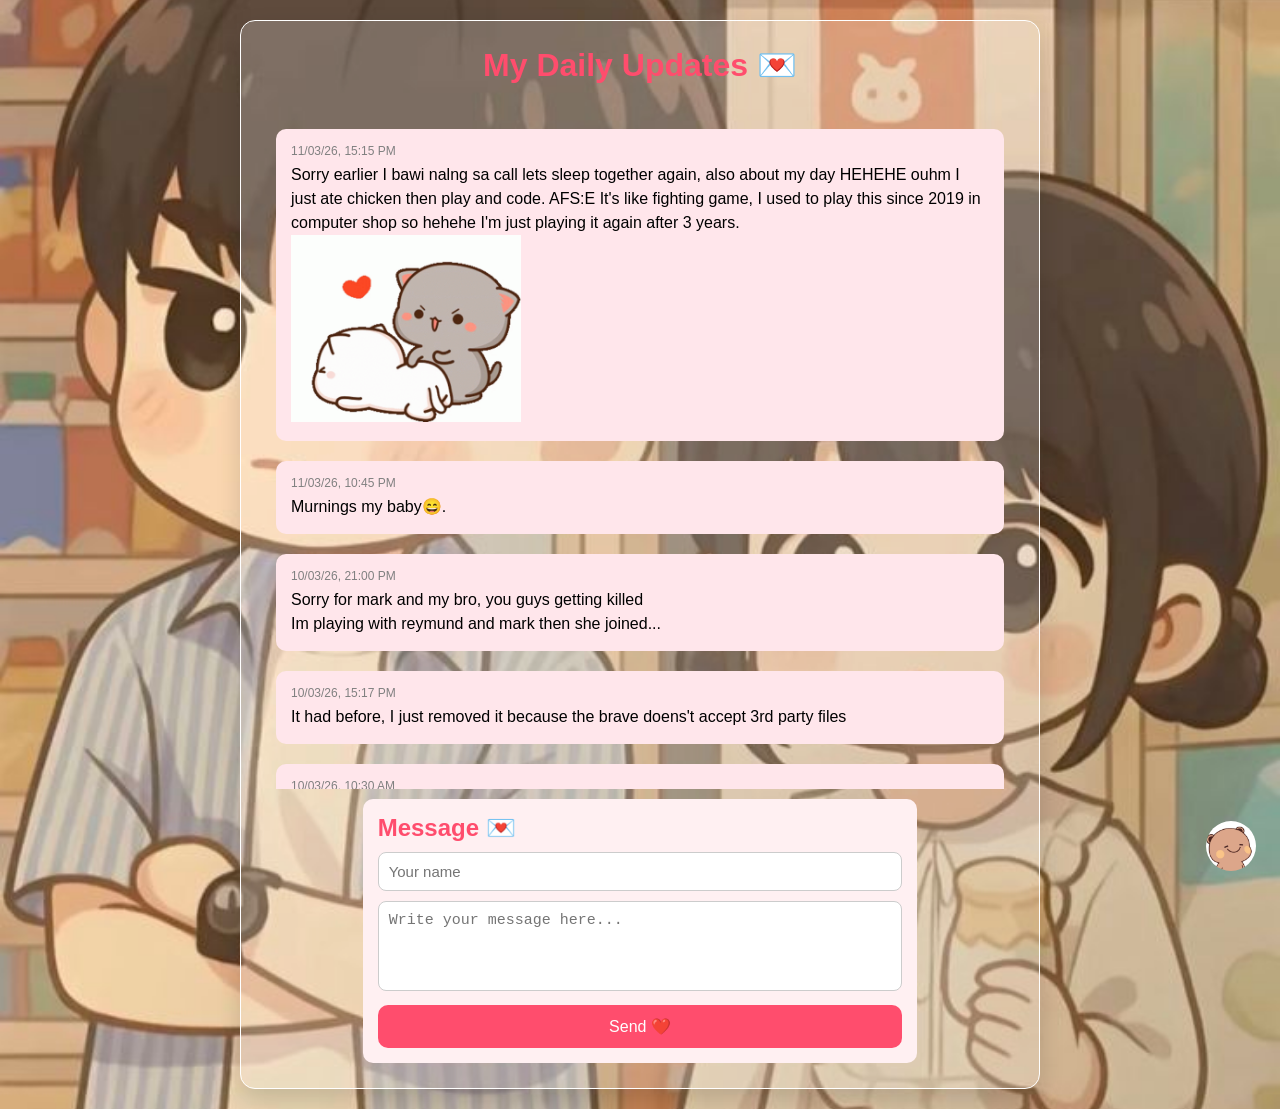
==== Public/update.html @ c2b043a5 "8" ====
<!doctype html>
<html lang="en">
  <head>
    <meta charset="UTF-8" />
    <meta name="viewport" content="width=device-width, initial-scale=1.0" />
    <title>Angelo's Daily Updates 💌</title>
    <link rel="icon" type="image/x-icon" href="../assets/android-chrome-192x192.png" />
    <style>
      * {
        box-sizing: border-box;
        margin: 0;
        padding: 0;
      }

      body {
        font-family: "Segoe UI", sans-serif;
        background-image: url(../assets/BackgroundImage.jpeg);
        display: flex;
        justify-content: center;
        padding: 20px;
        background-position: center;
        background-attachment: fixed;
        background-repeat: no-repeat;
        background-size: cover;
      }

      .container {
        max-width: 800px;
        width: 100%;
        padding: 25px;
        border-radius: 15px;
        box-shadow: 0 10px 25px rgba(0, 0, 0, 0.15);
        display: flex;
        justify-content: center;
        align-items: center;
        flex-direction: column; /* NEW ENTRIES AT BOTTOM */
        background: rgba(255, 255, 255, 0.2);
        border: white solid 1px;
      }
      .textStorage {
        height: 680px;
        overflow-y: auto;
        width: clamp(420px, 90vw, auto);
        padding: 0px 10px 0px;
      }
      /* Scrollbar width */
      ::-webkit-scrollbar {
        width: 2px;
      }

      ::-webkit-scrollbar-thumb {
        background: #ff4d6d;
        border-radius: 10px;
      }

      h1 {
        text-align: center;
        color: #ff4d6d;
        margin-bottom: 25px;
      }

      /* Custom tag styling */
      update {
        display: block;
        background: #ffe6eb;
        padding: 15px;
        border-radius: 10px;
        margin: 20px 0px 20px;
        word-wrap: break-word;
      }

      update date {
        display: block;
        font-size: 12px;
        color: gray;
        margin-bottom: 5px;
      }

      update p {
        font-size: 16px;
        line-height: 1.5;
      }
      update img {
        width: clamp(200px, 18vw, 400px);
      }

      /* Form styling */
      form {
        background: #fff0f2;
        padding: 15px;
        border-radius: 10px;
        margin: 10px 0 0;
      }

      form input,
      form textarea {
        width: 100%;
        padding: 10px;
        margin-bottom: 10px;
        border-radius: 8px;
        border: 1px solid #ccc;
        font-size: 15px;
        resize: none;
      }

      form button {
        width: 100%;
        padding: 12px;
        border: none;
        border-radius: 10px;
        background-color: #ff4d6d;
        color: white;
        font-size: 16px;
        cursor: pointer;
      }

      form button:hover {
        background-color: #ff1e4d;
      }

      /* Responsive */
      @media screen and (max-width: 480px) {
        h1 {
          font-size: 22px;
        }
        update p {
          font-size: 14px;
        }
      }
      iframe,
      vid {
        margin: 15px 0 0;
      }
      .image-profile {
        width: 50px;
        height: 50px;
        display: inline-block;
        position: fixed;
        bottom: 0;
        right: 0;
        margin: 0rem 1.5rem 1.8rem;
        border-radius: 50%;
      }
      .img {
        width: 50px;
        height: 50px;
        border-radius: 50%;
        border: rgb(233, 144, 233);
        cursor: pointer;
      }
      .message-box {
        background-color: #ffe6eb;
        width: 250px;
        height: 350px;
        border-radius: 10px;
        border: solid 1.5px #fde3ff;
        position: fixed;
        bottom: 0;
        right: 0;
        margin: 0rem 1.5rem 1.8rem;
        display: none;
        cursor: default;
      }
      .storageMessage {
        overflow-y: scroll;
        height: 300px;
      }
      .message-alignment {
        background-color: #ffd3db;
        font-family: sans-serif;
        display: flex;
        flex-direction: row;
        justify-content: space-between;
        row-gap: 10px;
        align-items: center;
        padding: 5px;
        border-radius: 10px;
      }
      .img-profile {
        width: 40px;
        border-radius: 50%;
      }
      .message-name {
        margin: 0 0.5rem 0;
        font-size: 17px;
      }
      .remove-message {
        width: 40px;
        text-align: center;
        width: 30px;
        font-size: 18px;
        height: 30px;
        font-family: sans-serif;
        display: flex;
        justify-content: center;
        align-items: center;
        cursor: pointer;
      }
      text-box {
        background-color: #ffdae2;
        display: block;
        padding: 5px;
        width: 220px;
        height: auto;
        border-radius: 5px;
        margin: 10px 10px 20px;
        word-wrap: break-word;
      }
      text-box date {
        display: block;
        font-size: 12px;
        color: rgb(99, 97, 97);
        margin-bottom: 5px;
      }
      text-box p {
        font-size: 14px;
        line-height: 1.5;
      }
    </style>
  </head>
  <body>
    <div class="container">
      <h1>My Daily Updates 💌</h1>
      <div class="textStorage">
        <update>
          <date>11/03/26, 15:15 PM</date>
          <p>Sorry earlier I bawi nalng sa call lets sleep together again, also about my day HEHEHE ouhm I just ate chicken then play and code. AFS:E It's like fighting game, I used to play this since 2019 in computer shop so hehehe I'm just playing it again after 3 years.</p>
          <img src="../assets/Spankat Sticker – Spankat – discover and share GIFs.gif" draggable="false" alt="Gif">
        </update>
        <update>
          <date>11/03/26, 10:45 PM</date>
          <p>
            Murnings my baby😄.
          </p>
        </update>
        <update>
          <date>10/03/26, 21:00 PM</date>
          <p>Sorry for mark and my bro, you guys getting killed</p>
          <p>Im playing with reymund and mark then she joined...</p>
        </update>
        <update>
          <date>10/03/26, 15:17 PM</date>
          <p>It had before, I just removed it because the brave doens't accept 3rd party files</p>
        </update>
        <update>
          <date>10/03/26, 10:30 AM</date>
          <p>Murning</p>
        </update>
      </div>
      <!-- Form for her reply -->
      <form
        action="https://formspree.io/f/meerodqe"
        method="POST"
        enctype="multipart/form-data"
      >
        <h2 style="color: #ff4d6d; margin-bottom: 10px">Message 💌</h2>
        <input type="text" name="name" placeholder="Your name" required />
        <textarea
          name="message"
          rows="4"
          placeholder="Write your message here..."
          required
        ></textarea>
        <button type="submit">Send ❤️</button>
      </form>
    </div>
    <!--Todo: Chat-->
    <div class="image-profile" id="open">
      <img src="../assets/Bubu.jpeg" draggable="false" class="img" alt="Bubu/Dudu"/>
    </div>
    <div class="message-box">
      <section class="message-alignment">
        <img class="img-profile" src="../assets/Bubu.jpeg" draggable="false" alt="Profile" />
        <div class="message-name">Angelo Eustaquio</div>
        <div id="remove" class="remove-message">X</div>
      </section>
      <!--?: All Message is here-->
      <div class="storageMessage">
        <text-box>
          <date>05/03/26, 15:55 PM</date>
          <p>My insta bruhhh, I cant still open it.</p>
        </text-box>
        <text-box>
          <date>06/03/26, 16:10 PM</date>
          <p>
            Ola, I be sending here replies, because the main part is for
            updates.
          </p>
        </text-box>
        <text-box>
          <date>08/03/26, 11:28 AM</date>
          <p>I be saving here those importants things.</p>
          <br />
          <a href="https://angeloeustaquio.github.io/GeloBot/" alt="gelobot"
            >GeloBot</a
          >
        </text-box>
      </div>
    </div>
    <script>
      let boxOpen = document.getElementById("open");
      let messageBox = document.querySelector(".message-box");
      document.getElementById("remove").addEventListener("click", () => {
        messageBox.style.display = "none";
        boxOpen.style.display = "block";
      });
      document.getElementById("open").onclick = function () {
        messageBox.style.display = "block";
        boxOpen.style.display = "none";
      };
    </script>
  </body>
</html>
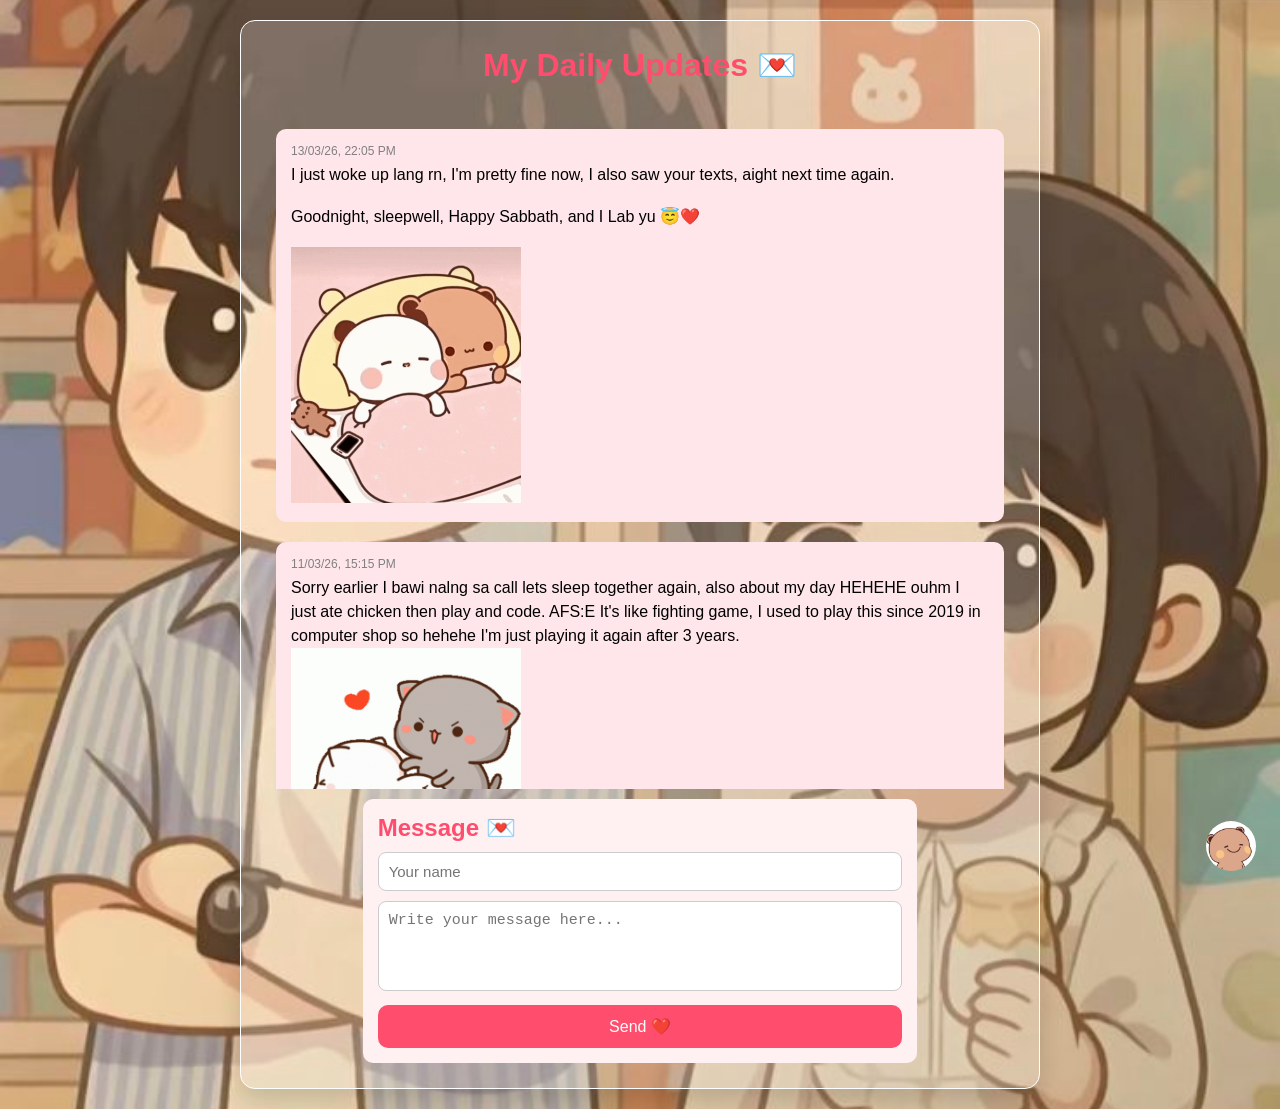
==== commit 7b1c13e1: "I add GN" ====
--- a/Public/update.html
+++ b/Public/update.html
@@ -10,6 +10,7 @@
         box-sizing: border-box;
         margin: 0;
         padding: 0;
+        user-select: none;
       }
 
       body {
@@ -222,6 +223,14 @@
     <div class="container">
       <h1>My Daily Updates 💌</h1>
       <div class="textStorage">
+        <update>
+          <date>13/03/26, 22:05 PM</date>
+          <p>I just woke up lang rn, I'm pretty fine now, I also saw your texts, aight next time again.</p>
+          <br>
+          <p>Goodnight, sleepwell, Happy Sabbath, and I Lab yu 😇❤️</p>
+          <br>
+          <img src="../assets/Sleepy Couple GIF – Sleepy Couple Night night – discover and share GIFs.gif" draggable="false" alt="GN">
+        </update>
         <update>
           <date>11/03/26, 15:15 PM</date>
           <p>Sorry earlier I bawi nalng sa call lets sleep together again, also about my day HEHEHE ouhm I just ate chicken then play and code. AFS:E It's like fighting game, I used to play this since 2019 in computer shop so hehehe I'm just playing it again after 3 years.</p>
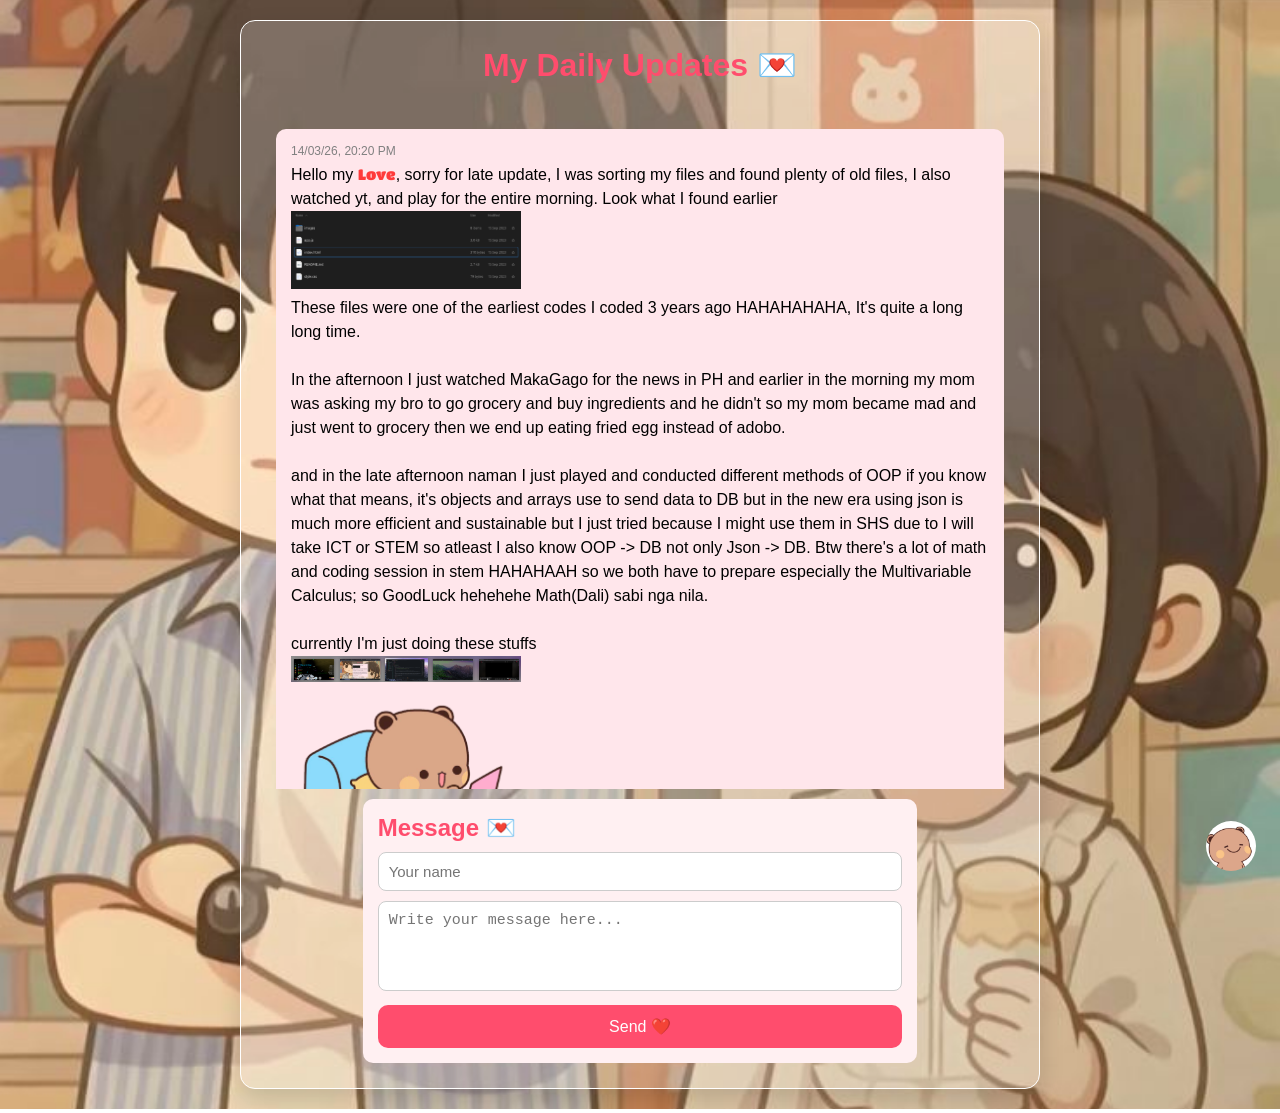
==== commit cf5ac71c: "I add Updates" ====
--- a/Public/update.html
+++ b/Public/update.html
@@ -4,8 +4,13 @@
     <meta charset="UTF-8" />
     <meta name="viewport" content="width=device-width, initial-scale=1.0" />
     <title>Angelo's Daily Updates 💌</title>
-    <link rel="icon" type="image/x-icon" href="../assets/android-chrome-192x192.png" />
+    <link
+      rel="icon"
+      type="image/x-icon"
+      href="../assets/android-chrome-192x192.png"
+    />
     <style>
+      @import url("https://fonts.googleapis.com/css2?family=Titan+One&display=swap");
       * {
         box-sizing: border-box;
         margin: 0;
@@ -217,6 +222,13 @@
         font-size: 14px;
         line-height: 1.5;
       }
+      update span {
+        font-size: 15px;
+        color: rgb(255, 58, 58);
+        font-family: "Titan One", sans-serif;
+        font-weight: 400;
+        font-style: normal;
+      }
     </style>
   </head>
   <body>
@@ -224,23 +236,74 @@
       <h1>My Daily Updates 💌</h1>
       <div class="textStorage">
         <update>
+          <date>14/03/26, 20:20 PM</date>
+          <p>
+            Hello my <span>Love</span>, sorry for late update, I was sorting my files and found plenty of old files, I also watched yt, and play 
+            for the entire morning. Look what I found earlier
+            <br />
+            <a href="../assets/Screenshot from 2026-03-14 20-15-34.png" target="_blank">
+              <img src="../assets/Screenshot from 2026-03-14 20-15-34.png" alt="prog">
+            </a>
+            <br />
+            These files were one of the earliest codes I coded 3 years ago HAHAHAHAHA, It's quite a long long time.
+            <br />
+            <br />
+            In the afternoon I just watched MakaGago for the news in PH and earlier in the morning my mom was asking my bro to go grocery and buy 
+            ingredients and he didn't so my mom became mad and just went to grocery then we end up eating fried egg instead of adobo.
+            <br />
+            <br />
+            and in the late afternoon naman I just played and conducted different methods of OOP if you know what that means, it's objects and arrays
+            use to send data to DB but in the new era using json is much more efficient and sustainable but I just tried because I might use them
+            in SHS due to I will take ICT or STEM so atleast I also know OOP -> DB not only Json -> DB. Btw there's a lot of math and coding session in 
+            stem HAHAHAAH so we both have to prepare especially the Multivariable Calculus; so GoodLuck hehehehe Math(Dali) sabi nga nila.
+            <br />
+            <br />
+            currently I'm just doing these stuffs
+            <br />
+            <a href="../assets/Screenshot from 2026-03-14 20-53-14.png" target="_blank">
+              <img src="../assets/Screenshot from 2026-03-14 20-53-14.png">
+            </a>
+            <br />
+            <img src="../assets/Images By Eli Sousa On Kawaii  A4E.gif" alt="img">
+            <br />
+            <br />            
+            Ye I think that's all happened to my day HAHAHAHA <span>I Love you 😇❤️</span>
+            <br>
+            Thanks for the updates earlier I appreacited them.
+          </p>
+        </update>
+        <update>
           <date>13/03/26, 22:05 PM</date>
-          <p>I just woke up lang rn, I'm pretty fine now, I also saw your texts, aight next time again.</p>
-          <br>
+          <p>
+            I just woke up lang rn, I'm pretty fine now, I also saw your texts,
+            aight next time again.
+          </p>
+          <br />
           <p>Goodnight, sleepwell, Happy Sabbath, and I Lab yu 😇❤️</p>
-          <br>
-          <img src="../assets/Sleepy Couple GIF – Sleepy Couple Night night – discover and share GIFs.gif" draggable="false" alt="GN">
+          <br />
+          <img
+            src="../assets/Sleepy Couple GIF – Sleepy Couple Night night – discover and share GIFs.gif"
+            draggable="false"
+            alt="GN"
+          />
         </update>
         <update>
           <date>11/03/26, 15:15 PM</date>
-          <p>Sorry earlier I bawi nalng sa call lets sleep together again, also about my day HEHEHE ouhm I just ate chicken then play and code. AFS:E It's like fighting game, I used to play this since 2019 in computer shop so hehehe I'm just playing it again after 3 years.</p>
-          <img src="../assets/Spankat Sticker – Spankat – discover and share GIFs.gif" draggable="false" alt="Gif">
+          <p>
+            Sorry earlier I bawi nalng sa call lets sleep together again, also
+            about my day HEHEHE ouhm I just ate chicken then play and code.
+            AFS:E It's like fighting game, I used to play this since 2019 in
+            computer shop so hehehe I'm just playing it again after 3 years.
+          </p>
+          <img
+            src="../assets/Spankat Sticker – Spankat – discover and share GIFs.gif"
+            draggable="false"
+            alt="Gif"
+          />
         </update>
         <update>
           <date>11/03/26, 10:45 PM</date>
-          <p>
-            Murnings my baby😄.
-          </p>
+          <p>Murnings my baby😄.</p>
         </update>
         <update>
           <date>10/03/26, 21:00 PM</date>
@@ -249,7 +312,10 @@
         </update>
         <update>
           <date>10/03/26, 15:17 PM</date>
-          <p>It had before, I just removed it because the brave doens't accept 3rd party files</p>
+          <p>
+            It had before, I just removed it because the brave doens't accept
+            3rd party files
+          </p>
         </update>
         <update>
           <date>10/03/26, 10:30 AM</date>
@@ -275,11 +341,21 @@
     </div>
     <!--Todo: Chat-->
     <div class="image-profile" id="open">
-      <img src="../assets/Bubu.jpeg" draggable="false" class="img" alt="Bubu/Dudu"/>
+      <img
+        src="../assets/Bubu.jpeg"
+        draggable="false"
+        class="img"
+        alt="Bubu/Dudu"
+      />
     </div>
     <div class="message-box">
       <section class="message-alignment">
-        <img class="img-profile" src="../assets/Bubu.jpeg" draggable="false" alt="Profile" />
+        <img
+          class="img-profile"
+          src="../assets/Bubu.jpeg"
+          draggable="false"
+          alt="Profile"
+        />
         <div class="message-name">Angelo Eustaquio</div>
         <div id="remove" class="remove-message">X</div>
       </section>
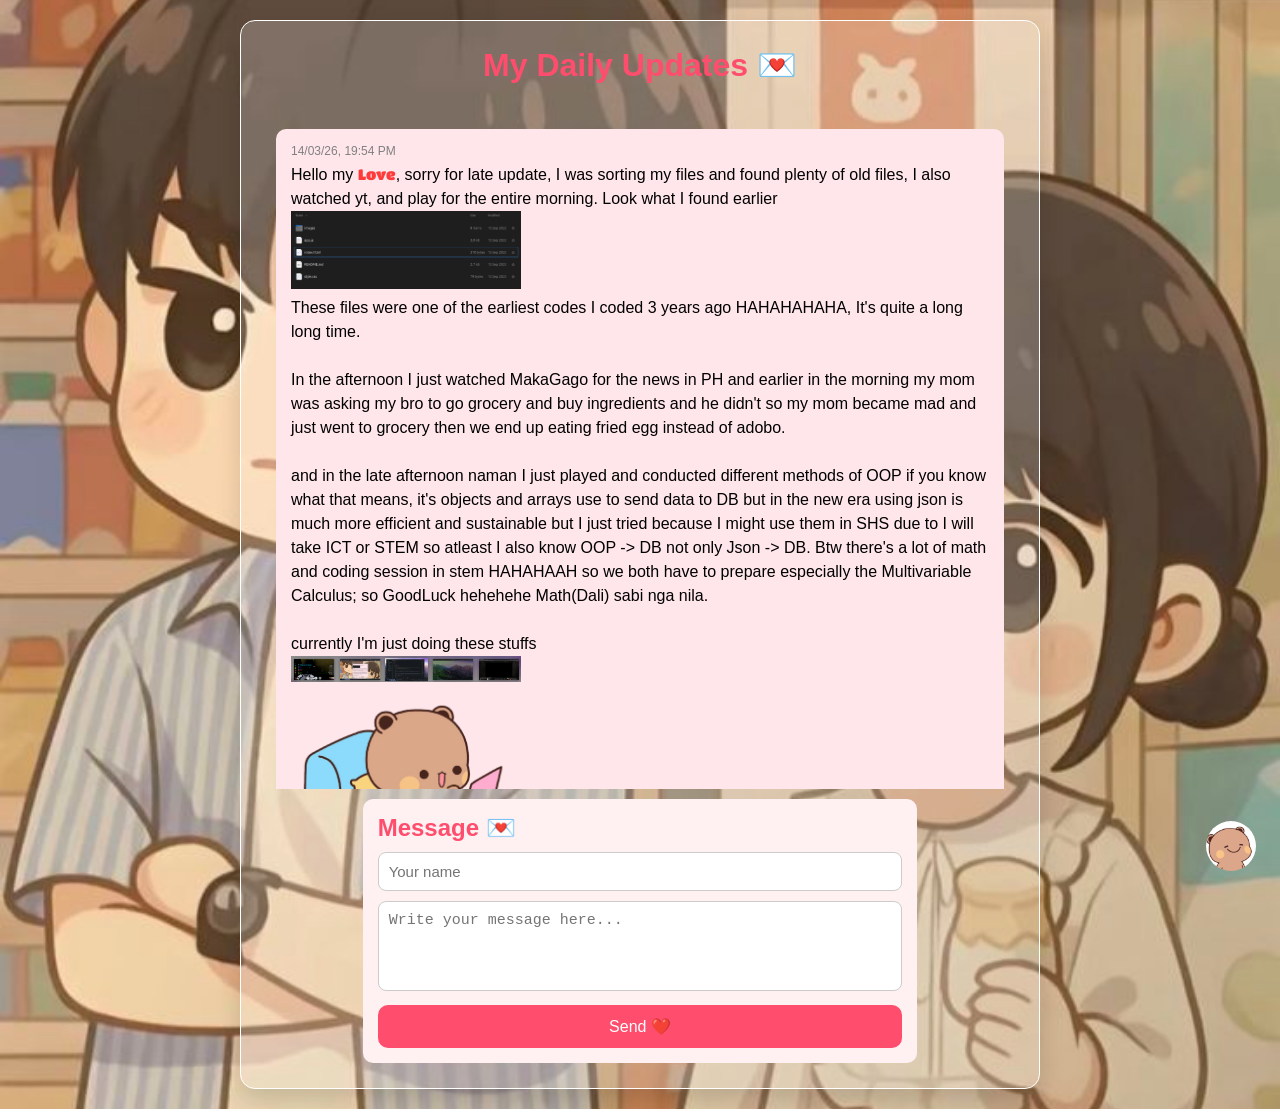
==== commit 0c8b4e95: "I" ====
--- a/Public/update.html
+++ b/Public/update.html
@@ -236,7 +236,7 @@
       <h1>My Daily Updates 💌</h1>
       <div class="textStorage">
         <update>
-          <date>14/03/26, 20:20 PM</date>
+          <date>14/03/26, 19:54 PM</date>
           <p>
             Hello my <span>Love</span>, sorry for late update, I was sorting my files and found plenty of old files, I also watched yt, and play 
             for the entire morning. Look what I found earlier
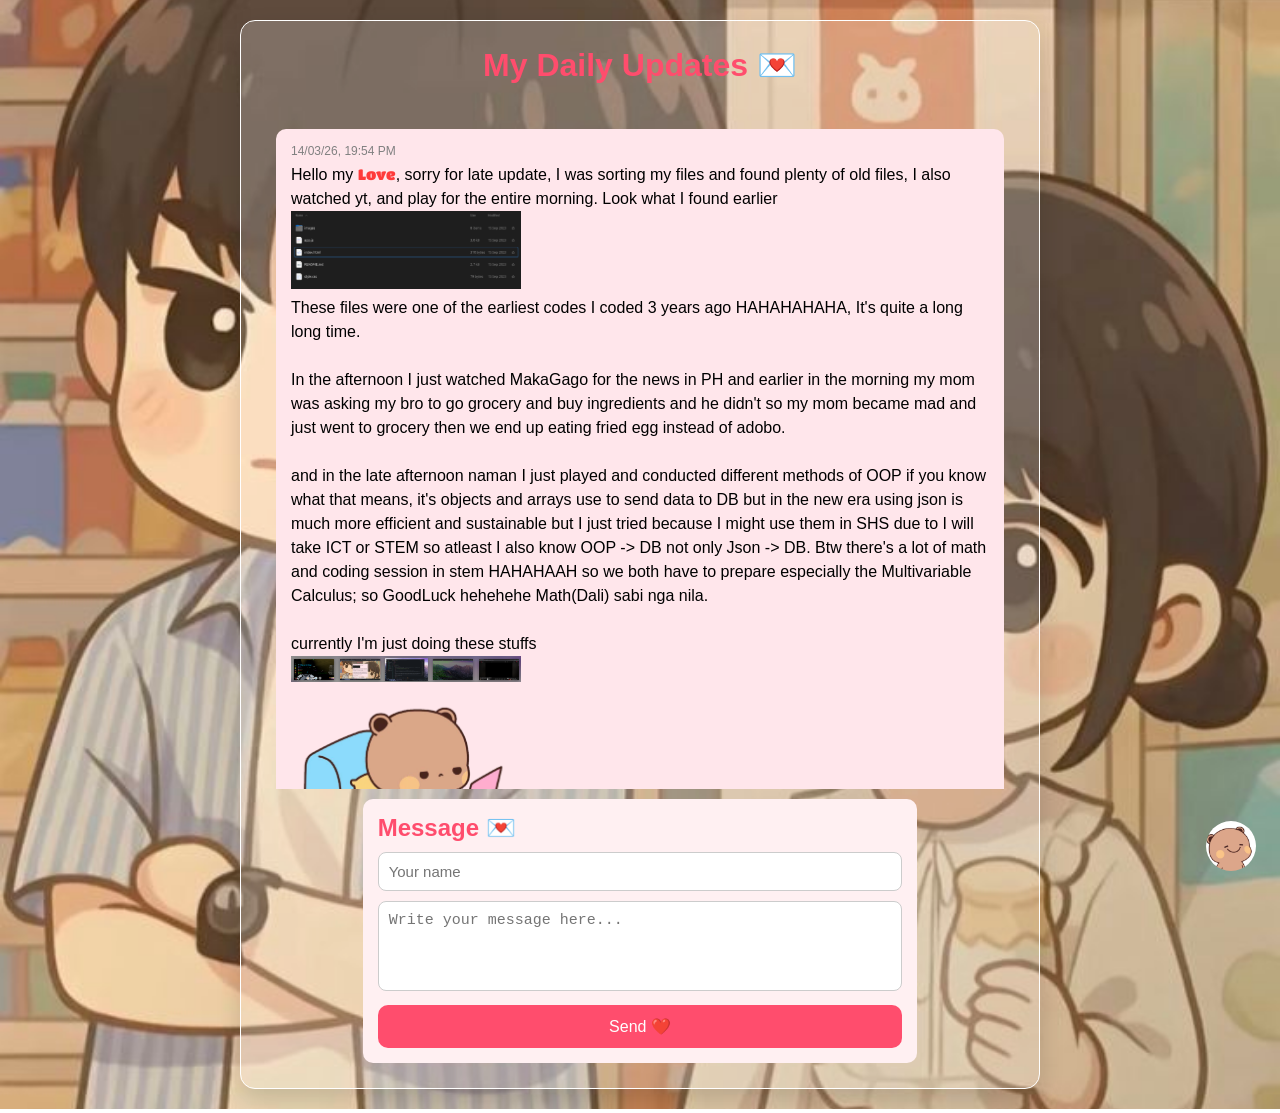
==== commit 89ed8665: "Birthday Gift" ====
--- a/Public/update.html
+++ b/Public/update.html
@@ -362,14 +362,9 @@
       <!--?: All Message is here-->
       <div class="storageMessage">
         <text-box>
-          <date>05/03/26, 15:55 PM</date>
-          <p>My insta bruhhh, I cant still open it.</p>
-        </text-box>
-        <text-box>
-          <date>06/03/26, 16:10 PM</date>
+          <date>15/03/26, 04:15 AM</date>
           <p>
-            Ola, I be sending here replies, because the main part is for
-            updates.
+            <a href="" id="link">Birthday Gift</a>
           </p>
         </text-box>
         <text-box>
@@ -393,6 +388,25 @@
         messageBox.style.display = "block";
         boxOpen.style.display = "none";
       };
+
+      const link = document.getElementById("link");
+      const birthday_date = new Date("2026-05-14");
+
+      link.addEventListener('click', (e) => {
+        e.preventDefault();
+
+        const today = new Date();
+
+        if ( today >= birthday_date )
+      {
+        link.href = "";
+        window.open(link.href, "_blank" );
+      }
+      else {
+        link.innerHTML = "The gift will open at exact May 14, 2026";
+        alert("The gift will open at exact May 14, 2026")
+      }
+      })
     </script>
   </body>
 </html>
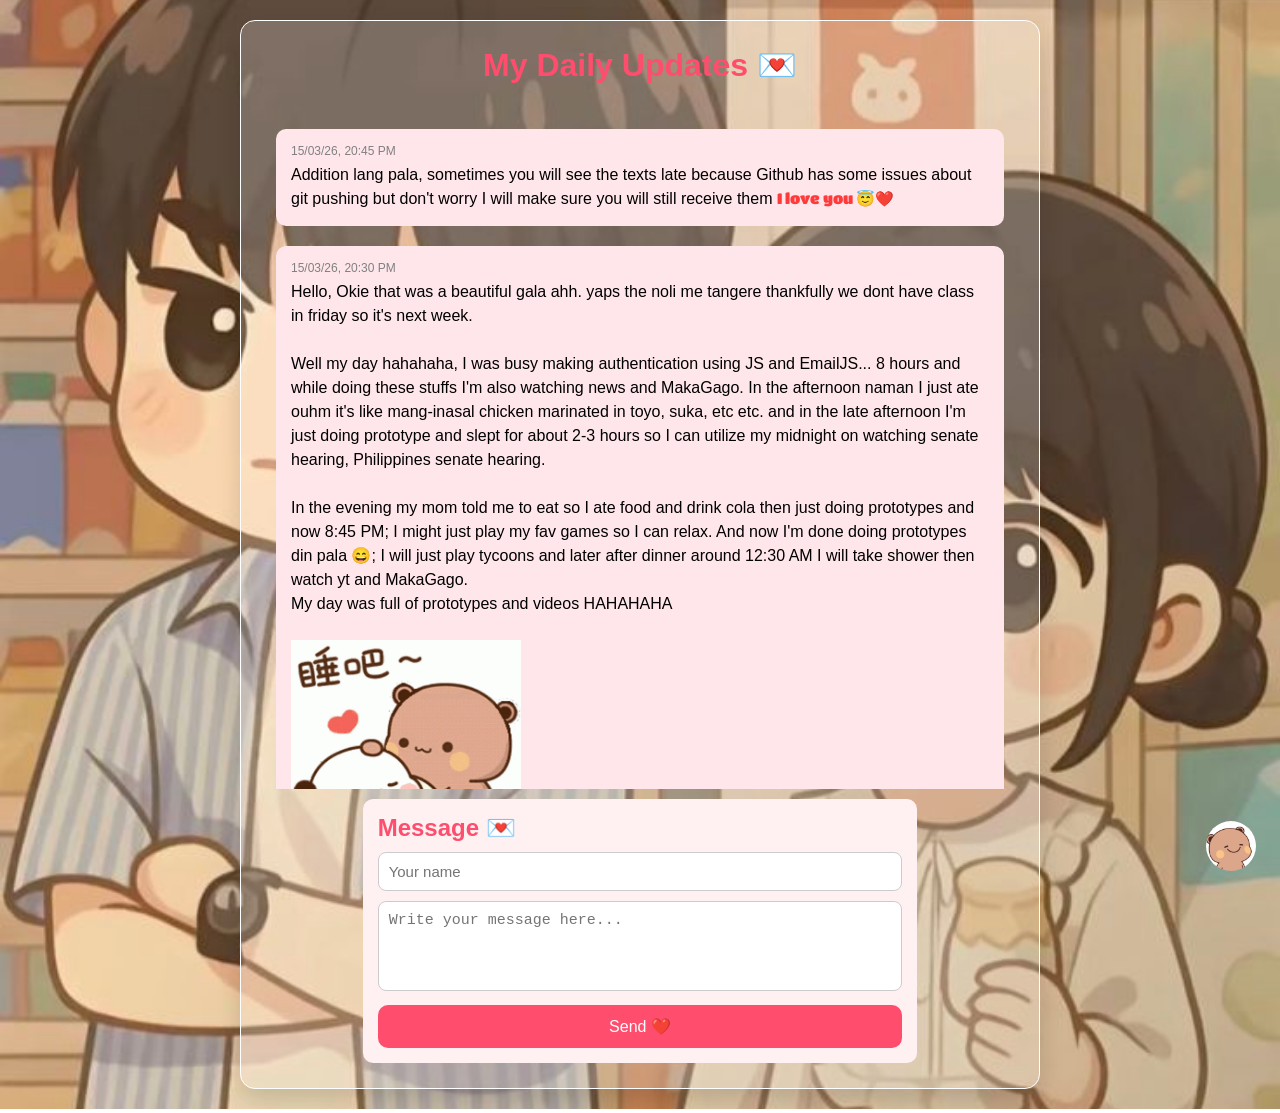
==== commit 695249ec: "I add updates" ====
--- a/Public/update.html
+++ b/Public/update.html
@@ -235,6 +235,37 @@
     <div class="container">
       <h1>My Daily Updates 💌</h1>
       <div class="textStorage">
+        <update>
+          <date>15/03/26, 20:45 PM</date>
+          <p>Addition lang pala, sometimes you will see the texts late because Github has some issues about git pushing but don't worry I will make sure
+            you will still receive them <span>I love you 😇❤️</span>
+          </p>
+        </update>
+        <update>
+          <date>15/03/26, 20:30 PM</date>
+          <p>
+            Hello, Okie that was a beautiful gala ahh. yaps the noli me tangere thankfully we dont have class in friday so it's next week.
+            <br />
+            <br />
+            Well my day hahahaha, I was busy making authentication using JS and EmailJS... 8 hours and while doing these stuffs I'm also watching news
+            and MakaGago. In the afternoon naman I just ate ouhm it's like mang-inasal chicken marinated in toyo, suka, etc etc. and in the late afternoon
+            I'm just doing prototype and slept for about 2-3 hours so I can utilize my midnight on watching senate hearing, Philippines senate hearing.
+            <br />
+            <br /> 
+            In the evening my mom told me to eat so I ate food and drink cola then just doing prototypes and now 8:45 PM; I might just play my fav games so I can relax.
+            And now I'm done doing prototypes din pala 😄; I will just play tycoons and later after dinner around 12:30 AM I will take shower then watch yt and MakaGago.
+            <br />
+            My day was full of prototypes and videos HAHAHAHA
+            <br />
+            <br />
+            <img src="../assets/Kiss Sticker – Kiss – discover and share GIFs.gif" alt="img">
+            <br />
+            <br />
+            Aighty ya, That was all occured on my day hehe, well cya I be playing na muna.
+            <br />
+            <span>I love youuuuu my <span style="color:rgb(240, 61, 228);">CryBaby</span></span>
+          </p>
+        </update>
         <update>
           <date>14/03/26, 19:54 PM</date>
           <p>
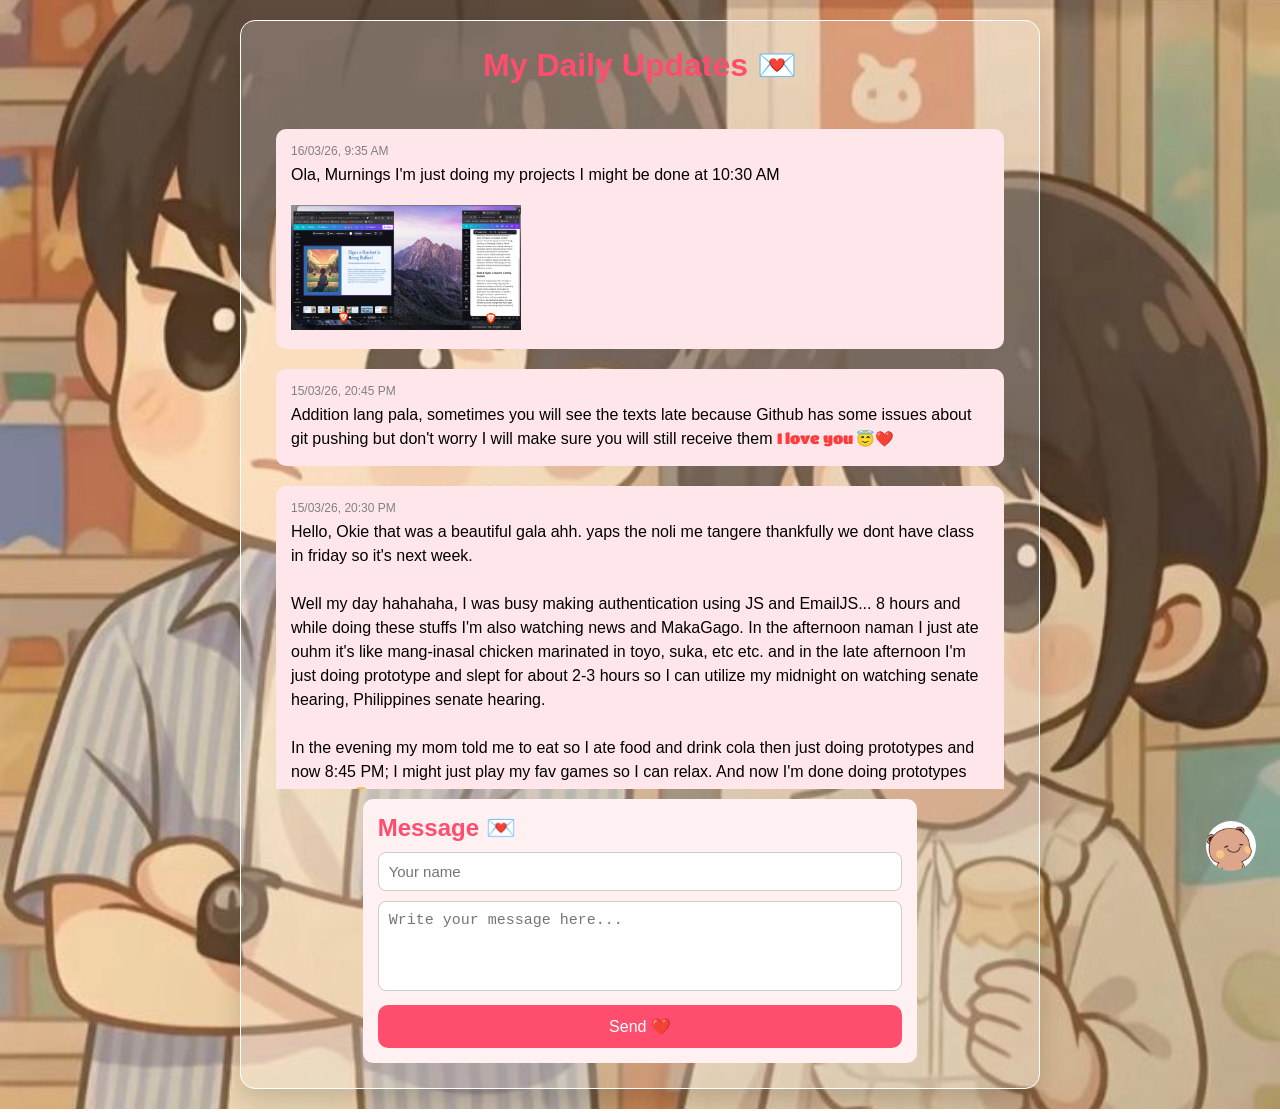
==== commit 0e37fe53: "I" ====
--- a/Public/update.html
+++ b/Public/update.html
@@ -235,6 +235,14 @@
     <div class="container">
       <h1>My Daily Updates 💌</h1>
       <div class="textStorage">
+        <update>
+          <date>16/03/26, 9:35 AM</date>
+          <p>Ola, Murnings I'm just doing my projects I might be done at 10:30 AM</p>
+          <br />
+          <a href="../assets/Screenshot from 2026-03-16 09-31-23.png" target="_blank">
+            <img src="../assets/Screenshot from 2026-03-16 09-31-23.png" alt="img" title="Aray Mo Pakak" type="img/png">
+          </a>
+        </update>
         <update>
           <date>15/03/26, 20:45 PM</date>
           <p>Addition lang pala, sometimes you will see the texts late because Github has some issues about git pushing but don't worry I will make sure
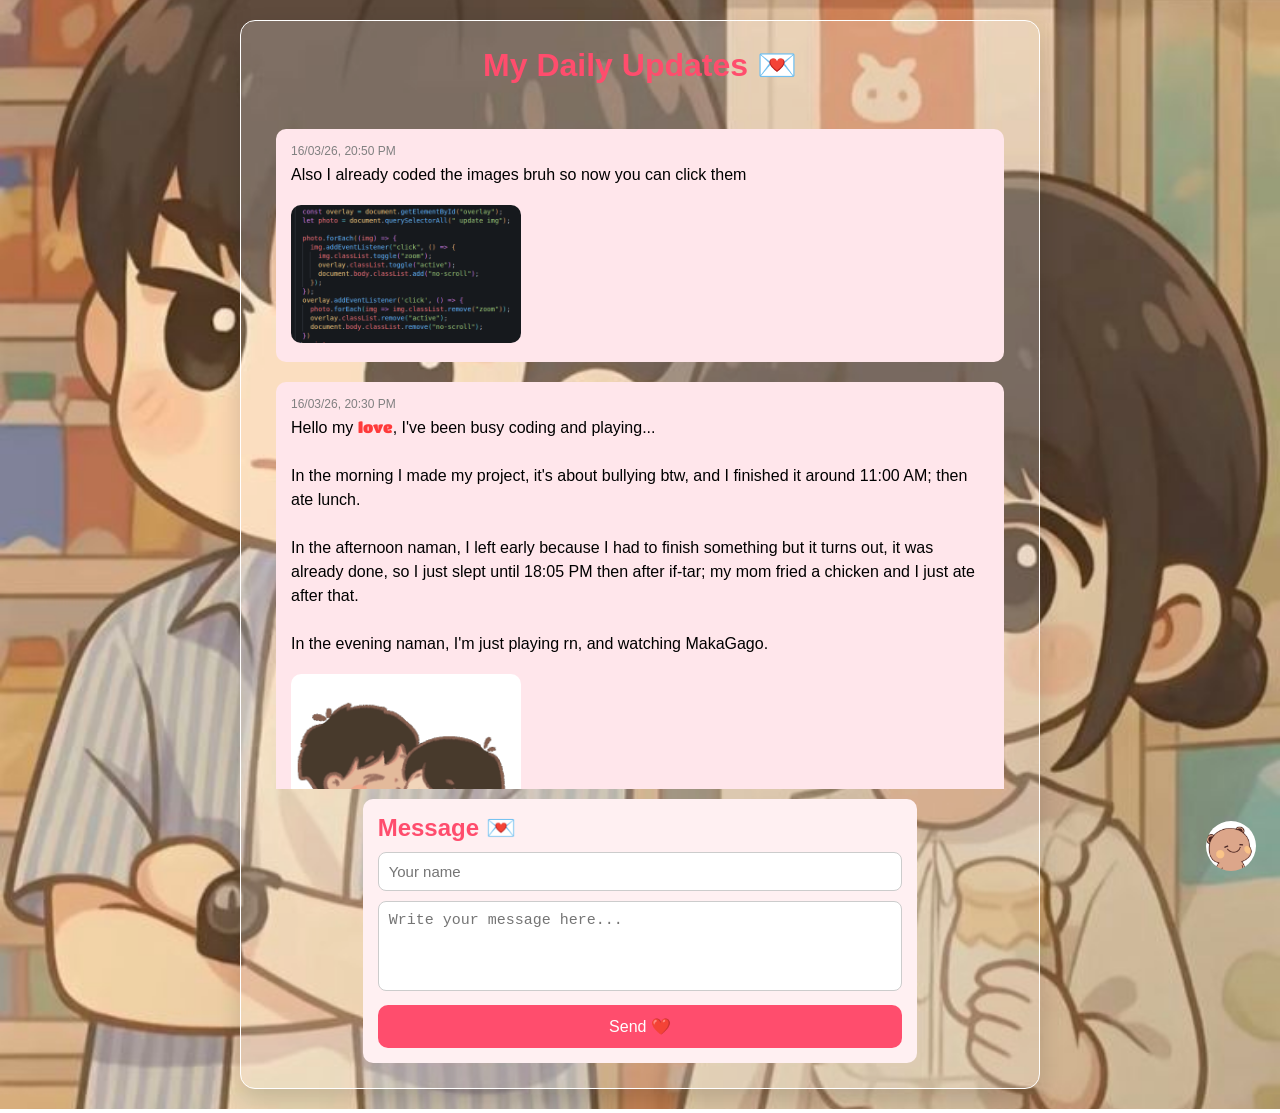
==== commit 522b9aac: "I" ====
--- a/Public/update.html
+++ b/Public/update.html
@@ -87,9 +87,34 @@
         line-height: 1.5;
       }
       update img {
+        border-radius: 10px;
         width: clamp(200px, 18vw, 400px);
       }
-
+      .zoom {
+        position: fixed;
+        top: 50%;
+        left: 50%;
+        transform: translate(-50%, -50%) scale(1.8);
+        overflow: hidden;
+        z-index: 5000;
+      }
+      .overlay {
+        background-color: rgba(0, 0, 0, 0.8);
+        width: 100vw;
+        height: 100vh;
+        position: fixed;
+        display: none;
+        z-index: 1000;
+        top: 0;
+        left: 0;
+        overflow: hidden;
+      }
+      .overlay.active {
+        display: block;
+      }
+      body.no-scroll {
+        overflow: hidden;
+      }
       /* Form styling */
       form {
         background: #fff0f2;
@@ -232,133 +257,63 @@
     </style>
   </head>
   <body>
+    <div class="overlay" id="overlay"></div>
     <div class="container">
       <h1>My Daily Updates 💌</h1>
       <div class="textStorage">
         <update>
-          <date>16/03/26, 9:35 AM</date>
-          <p>Ola, Murnings I'm just doing my projects I might be done at 10:30 AM</p>
-          <br />
-          <a href="../assets/Screenshot from 2026-03-16 09-31-23.png" target="_blank">
-            <img src="../assets/Screenshot from 2026-03-16 09-31-23.png" alt="img" title="Aray Mo Pakak" type="img/png">
-          </a>
+          <date>16/03/26, 20:50 PM</date>
+          <p>Also I already coded the images bruh so now you can click them</p>
+          <br />
+          <img src="../assets/Screenshot from 2026-03-16 22-46-36.png">
         </update>
         <update>
-          <date>15/03/26, 20:45 PM</date>
-          <p>Addition lang pala, sometimes you will see the texts late because Github has some issues about git pushing but don't worry I will make sure
-            you will still receive them <span>I love you 😇❤️</span>
+          <date>16/03/26, 20:30 PM</date>
+          <p>
+            Hello my <span>love</span>, I've been busy coding and playing...
+            <br />
+            <br />
+            In the morning I made my project, it's about bullying btw, and I
+            finished it around 11:00 AM; then ate lunch.
+            <br />
+            <br />
+            In the afternoon naman, I left early because I had to finish
+            something but it turns out, it was already done, so I just slept
+            until 18:05 PM then after if-tar; my mom fried a chicken and I just
+            ate after that.
+            <br />
+            <br />
+            In the evening naman, I'm just playing rn, and watching MakaGago.
+          </p>
+          <br />
+          <img
+            src="../assets/gif/Cosytales Love Sticker – Cosytales Love Chubby – discover and share GIFs.gif"
+            alt="img"
+          />
+          <br />
+          <br />
+          <p>
+            That was all in my day, a few more weeks my works will come
+            especially School Break... 5 - 8 Prototypes in a Week as usual for the past 2
+            years HAHAHAHA so I be more active here because this is connected to
+            my git so I can easily update you much more effectively.
+            <br />
+            <br />
+            <span> I love youuuu😇❤️ </span>
           </p>
         </update>
         <update>
-          <date>15/03/26, 20:30 PM</date>
+          <date>16/03/26, 9:35 AM</date>
           <p>
-            Hello, Okie that was a beautiful gala ahh. yaps the noli me tangere thankfully we dont have class in friday so it's next week.
-            <br />
-            <br />
-            Well my day hahahaha, I was busy making authentication using JS and EmailJS... 8 hours and while doing these stuffs I'm also watching news
-            and MakaGago. In the afternoon naman I just ate ouhm it's like mang-inasal chicken marinated in toyo, suka, etc etc. and in the late afternoon
-            I'm just doing prototype and slept for about 2-3 hours so I can utilize my midnight on watching senate hearing, Philippines senate hearing.
-            <br />
-            <br /> 
-            In the evening my mom told me to eat so I ate food and drink cola then just doing prototypes and now 8:45 PM; I might just play my fav games so I can relax.
-            And now I'm done doing prototypes din pala 😄; I will just play tycoons and later after dinner around 12:30 AM I will take shower then watch yt and MakaGago.
-            <br />
-            My day was full of prototypes and videos HAHAHAHA
-            <br />
-            <br />
-            <img src="../assets/Kiss Sticker – Kiss – discover and share GIFs.gif" alt="img">
-            <br />
-            <br />
-            Aighty ya, That was all occured on my day hehe, well cya I be playing na muna.
-            <br />
-            <span>I love youuuuu my <span style="color:rgb(240, 61, 228);">CryBaby</span></span>
+            Ola, Murnings I'm just doing my projects I might be done at 10:30 AM
           </p>
-        </update>
-        <update>
-          <date>14/03/26, 19:54 PM</date>
-          <p>
-            Hello my <span>Love</span>, sorry for late update, I was sorting my files and found plenty of old files, I also watched yt, and play 
-            for the entire morning. Look what I found earlier
-            <br />
-            <a href="../assets/Screenshot from 2026-03-14 20-15-34.png" target="_blank">
-              <img src="../assets/Screenshot from 2026-03-14 20-15-34.png" alt="prog">
-            </a>
-            <br />
-            These files were one of the earliest codes I coded 3 years ago HAHAHAHAHA, It's quite a long long time.
-            <br />
-            <br />
-            In the afternoon I just watched MakaGago for the news in PH and earlier in the morning my mom was asking my bro to go grocery and buy 
-            ingredients and he didn't so my mom became mad and just went to grocery then we end up eating fried egg instead of adobo.
-            <br />
-            <br />
-            and in the late afternoon naman I just played and conducted different methods of OOP if you know what that means, it's objects and arrays
-            use to send data to DB but in the new era using json is much more efficient and sustainable but I just tried because I might use them
-            in SHS due to I will take ICT or STEM so atleast I also know OOP -> DB not only Json -> DB. Btw there's a lot of math and coding session in 
-            stem HAHAHAAH so we both have to prepare especially the Multivariable Calculus; so GoodLuck hehehehe Math(Dali) sabi nga nila.
-            <br />
-            <br />
-            currently I'm just doing these stuffs
-            <br />
-            <a href="../assets/Screenshot from 2026-03-14 20-53-14.png" target="_blank">
-              <img src="../assets/Screenshot from 2026-03-14 20-53-14.png">
-            </a>
-            <br />
-            <img src="../assets/Images By Eli Sousa On Kawaii  A4E.gif" alt="img">
-            <br />
-            <br />            
-            Ye I think that's all happened to my day HAHAHAHA <span>I Love you 😇❤️</span>
-            <br>
-            Thanks for the updates earlier I appreacited them.
-          </p>
-        </update>
-        <update>
-          <date>13/03/26, 22:05 PM</date>
-          <p>
-            I just woke up lang rn, I'm pretty fine now, I also saw your texts,
-            aight next time again.
-          </p>
-          <br />
-          <p>Goodnight, sleepwell, Happy Sabbath, and I Lab yu 😇❤️</p>
           <br />
           <img
-            src="../assets/Sleepy Couple GIF – Sleepy Couple Night night – discover and share GIFs.gif"
-            draggable="false"
-            alt="GN"
+            src="../assets/Screenshot from 2026-03-16 09-31-23.png"
+            alt="img"
+            title="Aray Mo Pakak"
+            type="img/png"
           />
-        </update>
-        <update>
-          <date>11/03/26, 15:15 PM</date>
-          <p>
-            Sorry earlier I bawi nalng sa call lets sleep together again, also
-            about my day HEHEHE ouhm I just ate chicken then play and code.
-            AFS:E It's like fighting game, I used to play this since 2019 in
-            computer shop so hehehe I'm just playing it again after 3 years.
-          </p>
-          <img
-            src="../assets/Spankat Sticker – Spankat – discover and share GIFs.gif"
-            draggable="false"
-            alt="Gif"
-          />
-        </update>
-        <update>
-          <date>11/03/26, 10:45 PM</date>
-          <p>Murnings my baby😄.</p>
-        </update>
-        <update>
-          <date>10/03/26, 21:00 PM</date>
-          <p>Sorry for mark and my bro, you guys getting killed</p>
-          <p>Im playing with reymund and mark then she joined...</p>
-        </update>
-        <update>
-          <date>10/03/26, 15:17 PM</date>
-          <p>
-            It had before, I just removed it because the brave doens't accept
-            3rd party files
-          </p>
-        </update>
-        <update>
-          <date>10/03/26, 10:30 AM</date>
-          <p>Murning</p>
         </update>
       </div>
       <!-- Form for her reply -->
@@ -431,20 +386,34 @@
       const link = document.getElementById("link");
       const birthday_date = new Date("2026-05-14");
 
-      link.addEventListener('click', (e) => {
+      link.addEventListener("click", (e) => {
         e.preventDefault();
 
         const today = new Date();
 
-        if ( today >= birthday_date )
-      {
-        link.href = "";
-        window.open(link.href, "_blank" );
-      }
-      else {
-        link.innerHTML = "The gift will open at exact May 14, 2026";
-        alert("The gift will open at exact May 14, 2026")
-      }
+        if (today >= birthday_date) {
+          link.href = "";
+          window.open(link.href, "_blank");
+        } else {
+          link.innerHTML = "The gift will open at exact May 14, 2026";
+          alert("The gift will open at exact May 14, 2026");
+        }
+      });
+
+      const overlay = document.getElementById("overlay");
+      let photo = document.querySelectorAll(" update img");
+
+      photo.forEach((img) => {
+        img.addEventListener("click", () => {
+          img.classList.toggle("zoom");
+          overlay.classList.toggle("active");
+          document.body.classList.add("no-scroll");
+        });
+      });
+      overlay.addEventListener('click', () => {
+        photo.forEach(img => img.classList.remove("zoom"));
+        overlay.classList.remove("active");
+        document.body.classList.remove("no-scroll");
       })
     </script>
   </body>
